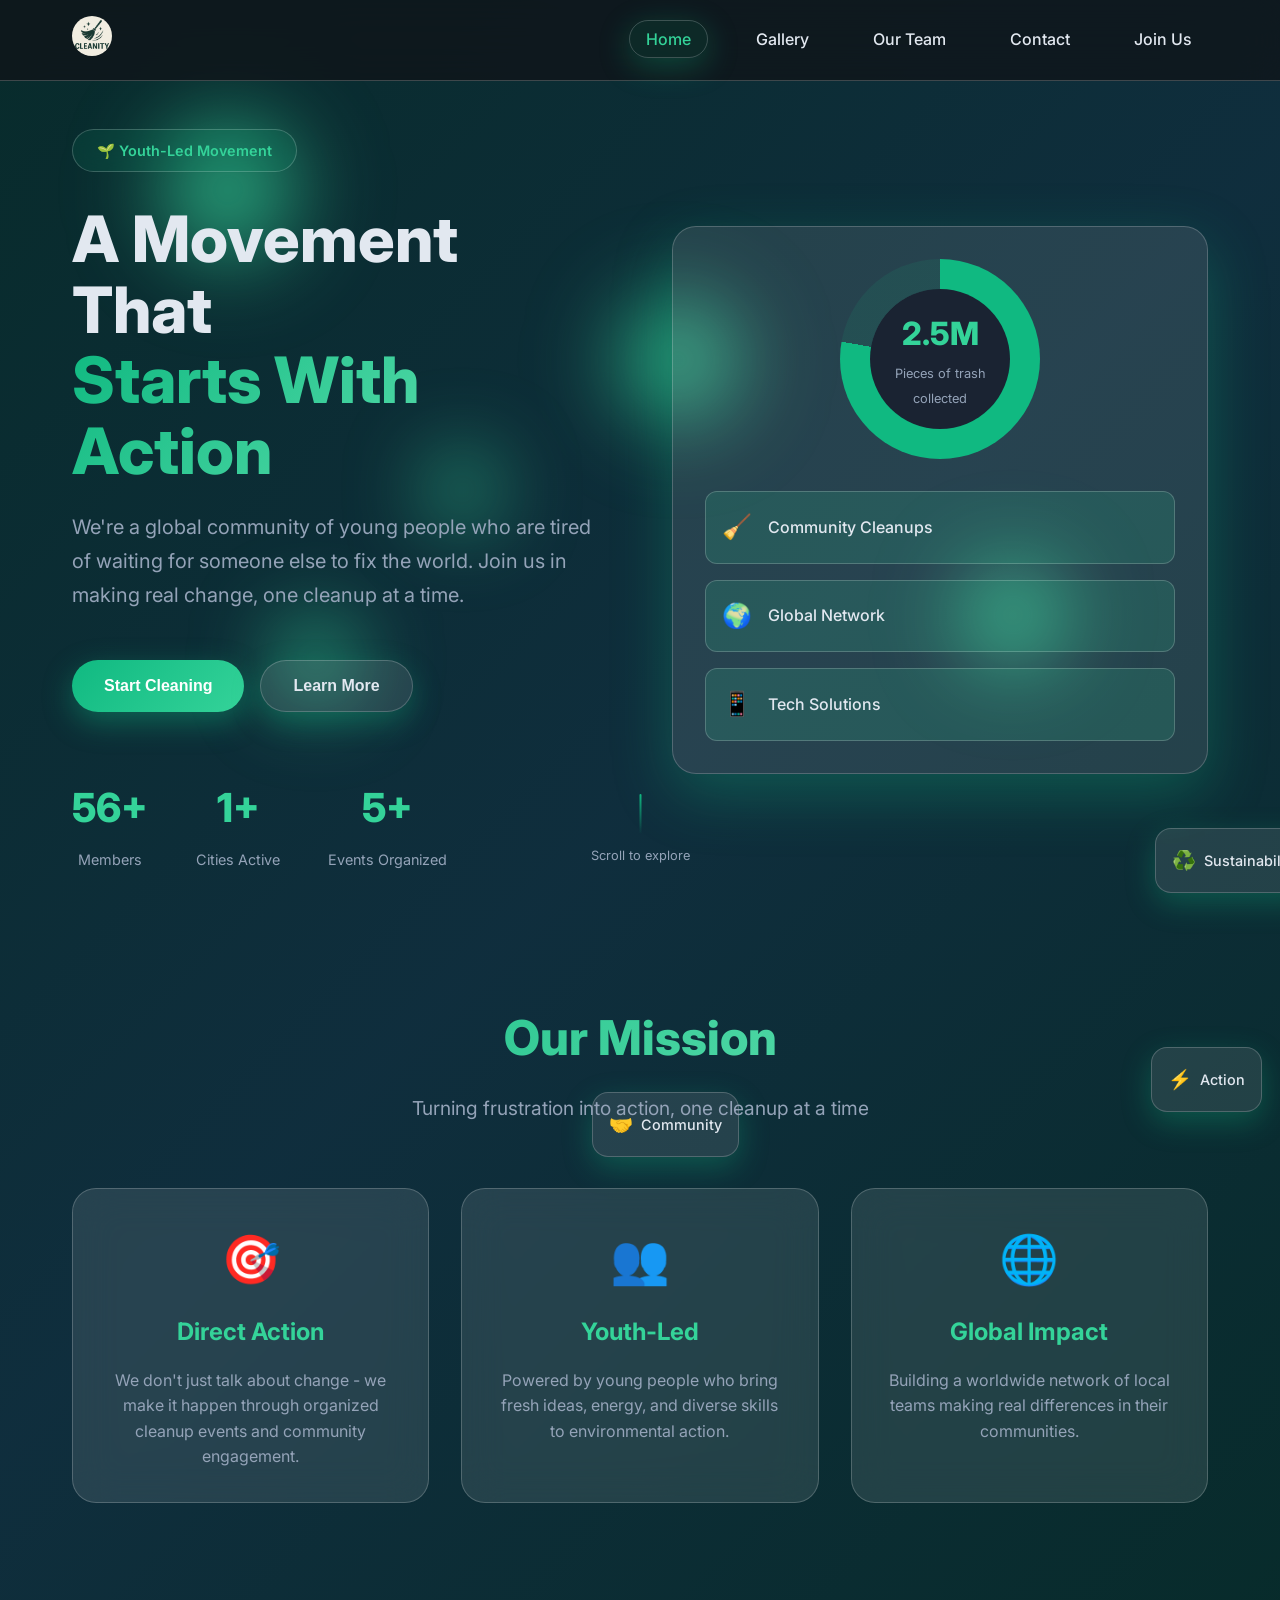
==== index.html @ 411d176e "sjid" ====
<!DOCTYPE html>
<html lang="en">
<head>
    <meta charset="UTF-8">
    <meta name="viewport" content="width=device-width, initial-scale=1.0">
    <title>Cleanity - Youth Movement for Change</title>
    <link href="https://fonts.googleapis.com/css2?family=Inter:wght@300;400;500;600;700;800&display=swap" rel="stylesheet">
    <link rel="stylesheet" href="styles.css">
</head>
<body>
    <!-- Animated Background -->
    <div class="background-animation">
        <div class="floating-orb orb-1"></div>
        <div class="floating-orb orb-2"></div>
        <div class="floating-orb orb-3"></div>
        <div class="floating-orb orb-4"></div>
        <div class="floating-orb orb-5"></div>
    </div>

    <!-- Header -->
    <header class="glass-header">
        <nav class="nav-container">
            <div class="logo-container">
                <div class="logo-animation">
                    <img src="logo.jpeg" alt="Cleanity Logo" style="height:40px; width:40px; object-fit:cover; border-radius:50%; background:#fff;" />
                </div>
            </div>
            <ul class="nav-menu">
                <li><a href="index.html" class="nav-link active">Home</a></li>
                <li><a href="gallery.html" class="nav-link">Gallery</a></li>
                <li><a href="team.html" class="nav-link">Our Team</a></li>
                <li><a href="contact.html" class="nav-link">Contact</a></li>
                <li><a href="join.html" class="nav-link">Join Us</a></li>
            </ul>
            <div class="nav-toggle">
                <span></span>
                <span></span>
                <span></span>
            </div>
        </nav>
    </header>

    <!-- Hero Section -->
    <section id="home" class="hero-section">
        <div class="hero-container">
            <div class="hero-content">
                <div class="hero-badge">
                    <span class="badge-text">🌱 Youth-Led Movement</span>
                </div>
                <h1 class="hero-title">
                    <span class="title-line">A Movement That</span>
                    <span class="title-line title-accent">Starts With Action</span>
                </h1>
                <p class="hero-description">
                    We're a global community of young people who are tired of waiting for someone else to fix the world. 
                    Join us in making real change, one cleanup at a time.
                </p>
                <div class="hero-buttons">
                    <button class="btn btn-primary">
                        <span>Start Cleaning</span>
                        <div class="btn-ripple"></div>
                    </button>
                    <button class="btn btn-secondary">
                        <span>Learn More</span>
                        <div class="btn-ripple"></div>
                    </button>
                </div>
                <div class="hero-stats">
                    <div class="stat-item">
                        <div class="stat-number">200+</div>
                        <div class="stat-label">Members</div>
                    </div>
                    <div class="stat-item">
                        <div class="stat-number">5</div>
                        <div class="stat-label">Cities Active</div>
                    </div>
                    <div class="stat-item">
                        <div class="stat-number">20+</div>
                        <div class="stat-label">Events Organized</div>
                    </div>
                </div>
            </div>
            <div class="hero-visual">
                <div class="glass-card main-card">
                    <div class="card-content">
                        <div class="impact-circle">
                            <div class="circle-progress"></div>
                            <div class="circle-text">
                                <span class="circle-number">2.5M</span>
                                <span class="circle-label">Pieces of trash collected</span>
                            </div>
                        </div>
                        <div class="action-items">
                            <div class="action-item">
                                <span class="action-icon">🧹</span>
                                <span class="action-text">Community Cleanups</span>
                            </div>
                            <div class="action-item">
                                <span class="action-icon">🌍</span>
                                <span class="action-text">Global Network</span>
                            </div>
                            <div class="action-item">
                                <span class="action-icon">📱</span>
                                <span class="action-text">Tech Solutions</span>
                            </div>
                        </div>
                    </div>
                </div>
                <div class="floating-cards">
                    <div class="mini-card card-1">
                        <span class="card-emoji">♻️</span>
                        <span class="card-text">Sustainability</span>
                    </div>
                    <div class="mini-card card-2">
                        <span class="card-emoji">🤝</span>
                        <span class="card-text">Community</span>
                    </div>
                    <div class="mini-card card-3">
                        <span class="card-emoji">⚡</span>
                        <span class="card-text">Action</span>
                    </div>
                </div>
            </div>
        </div>
        <div class="scroll-indicator">
            <div class="scroll-arrow"></div>
            <span class="scroll-text">Scroll to explore</span>
        </div>
    </section>

    <!-- Mission Section -->
    <section id="about" class="mission-section">
        <div class="section-container">
            <div class="section-header">
                <h2 class="section-title">Our Mission</h2>
                <p class="section-subtitle">Turning frustration into action, one cleanup at a time</p>
            </div>
            <div class="mission-grid">
                <div class="mission-card">
                    <div class="card-icon">🎯</div>
                    <h3 class="card-title">Direct Action</h3>
                    <p class="card-description">We don't just talk about change - we make it happen through organized cleanup events and community engagement.</p>
                </div>
                <div class="mission-card">
                    <div class="card-icon">👥</div>
                    <h3 class="card-title">Youth-Led</h3>
                    <p class="card-description">Powered by young people who bring fresh ideas, energy, and diverse skills to environmental action.</p>
                </div>
                <div class="mission-card">
                    <div class="card-icon">🌐</div>
                    <h3 class="card-title">Global Impact</h3>
                    <p class="card-description">Building a worldwide network of local teams making real differences in their communities.</p>
                </div>
            </div>
        </div>
    </section>

    <script src="script.js"></script>
</body>
</html>
---- styles.css ----
/* Reset and Base Styles */
* {
    margin: 0;
    padding: 0;
    box-sizing: border-box;
}

:root {
    /* Green Palette */
    --primary-green: #10b981;
    --primary-green-light: #34d399;
    --primary-green-dark: #059669;
    --accent-green: #6ee7b7;
    --surface-green: rgba(16, 185, 129, 0.1);
    --surface-green-light: rgba(52, 211, 153, 0.15);
    
    /* Glass Colors */
    --glass-bg: rgba(255, 255, 255, 0.1);
    --glass-border: rgba(255, 255, 255, 0.2);
    --glass-shadow: rgba(16, 185, 129, 0.3);
    
    /* Dark Variants */
    --dark-bg: #0f1419;
    --dark-surface: #1a2332;
    --dark-text: #e2e8f0;
    --dark-text-secondary: #94a3b8;
    
    /* Typography */
    --font-primary: 'Inter', sans-serif;
    
    /* Spacing */
    --container-max-width: 1200px;
    --section-padding: 100px 0;
}

body {
    font-family: var(--font-primary);
    background: linear-gradient(135deg, #0f1419 0%, #1a2332 50%, #0f1419 100%);
    color: var(--dark-text);
    overflow-x: hidden;
    line-height: 1.6;
}

/* Animated Background */
.background-animation {
    position: fixed;
    top: 0;
    left: 0;
    width: 100%;
    height: 100%;
    pointer-events: none;
    z-index: -1;
}

.floating-orb {
    position: absolute;
    border-radius: 50%;
    background: radial-gradient(circle, var(--primary-green-light) 0%, transparent 70%);
    filter: blur(40px);
    animation: float 20s infinite ease-in-out;
}

.orb-1 {
    width: 200px;
    height: 200px;
    top: 10%;
    left: 10%;
    animation-delay: 0s;
}

.orb-2 {
    width: 150px;
    height: 150px;
    top: 60%;
    right: 15%;
    animation-delay: -5s;
}

.orb-3 {
    width: 120px;
    height: 120px;
    bottom: 20%;
    left: 20%;
    animation-delay: -10s;
}

.orb-4 {
    width: 180px;
    height: 180px;
    top: 30%;
    right: 40%;
    animation-delay: -15s;
}

.orb-5 {
    width: 100px;
    height: 100px;
    bottom: 40%;
    right: 60%;
    animation-delay: -7s;
}

@keyframes float {
    0%, 100% {
        transform: translate(0, 0) rotate(0deg);
        opacity: 0.3;
    }
    25% {
        transform: translate(50px, -30px) rotate(90deg);
        opacity: 0.6;
    }
    50% {
        transform: translate(-30px, 50px) rotate(180deg);
        opacity: 0.4;
    }
    75% {
        transform: translate(-50px, -20px) rotate(270deg);
        opacity: 0.7;
    }
}

/* Glass Header */
.glass-header {
    position: fixed;
    top: 0;
    left: 0;
    right: 0;
    z-index: 1000;
    backdrop-filter: blur(20px);
    background: rgba(15, 20, 25, 0.8);
    border-bottom: 1px solid var(--glass-border);
    transition: all 0.3s ease;
}

.nav-container {
    max-width: var(--container-max-width);
    margin: 0 auto;
    padding: 1rem 2rem;
    display: flex;
    justify-content: space-between;
    align-items: center;
}

.logo-container {
    position: relative;
}

.logo-animation {
    position: relative;
    overflow: hidden;
}

.logo-text {
    font-size: 2rem;
    font-weight: 800;
    background: linear-gradient(135deg, var(--primary-green), var(--accent-green));
    -webkit-background-clip: text;
    -webkit-text-fill-color: transparent;
    background-clip: text;
    animation: logoGlow 3s ease-in-out infinite alternate;
}

.logo-underline {
    position: absolute;
    bottom: -5px;
    left: 0;
    width: 0;
    height: 3px;
    background: linear-gradient(90deg, var(--primary-green), var(--accent-green));
    border-radius: 2px;
    animation: underlineExpand 2s ease-out forwards;
}

@keyframes logoGlow {
    0% {
        filter: drop-shadow(0 0 5px var(--primary-green));
    }
    100% {
        filter: drop-shadow(0 0 20px var(--accent-green));
    }
}

@keyframes underlineExpand {
    0% { width: 0; }
    100% { width: 100%; }
}

.nav-menu {
    display: flex;
    list-style: none;
    gap: 2rem;
}

.nav-link {
    color: var(--dark-text);
    text-decoration: none;
    font-weight: 500;
    position: relative;
    transition: all 0.3s ease;
    padding: 0.5rem 1rem;
    border-radius: 25px;
}

.nav-link:hover,
.nav-link.active {
    color: var(--primary-green-light);
    background: var(--surface-green);
    backdrop-filter: blur(10px);
    border: 1px solid var(--glass-border);
    box-shadow: 0 8px 32px var(--glass-shadow);
}

.nav-toggle {
    display: none;
    flex-direction: column;
    cursor: pointer;
}

.nav-toggle span {
    width: 25px;
    height: 3px;
    background: var(--primary-green);
    margin: 3px 0;
    border-radius: 2px;
    transition: 0.3s;
}

/* Hero Section */
.hero-section {
    min-height: 100vh;
    display: flex;
    align-items: center;
    position: relative;
    padding-top: 100px;
}

.hero-container {
    max-width: var(--container-max-width);
    margin: 0 auto;
    padding: 0 2rem;
    display: grid;
    grid-template-columns: 1fr 1fr;
    gap: 4rem;
    align-items: center;
}

.hero-content {
    animation: slideInLeft 1s ease-out;
}

.hero-badge {
    display: inline-block;
    padding: 0.5rem 1.5rem;
    background: var(--surface-green);
    backdrop-filter: blur(10px);
    border: 1px solid var(--glass-border);
    border-radius: 50px;
    margin-bottom: 2rem;
    animation: pulse 2s infinite;
}

.badge-text {
    font-size: 0.9rem;
    font-weight: 600;
    color: var(--primary-green-light);
}

@keyframes pulse {
    0%, 100% {
        transform: scale(1);
        box-shadow: 0 0 20px var(--glass-shadow);
    }
    50% {
        transform: scale(1.05);
        box-shadow: 0 0 40px var(--glass-shadow);
    }
}

.hero-title {
    font-size: 4rem;
    font-weight: 800;
    line-height: 1.1;
    margin-bottom: 1.5rem;
}

.title-line {
    display: block;
    opacity: 0;
    animation: titleReveal 0.8s ease-out forwards;
}

.title-line:nth-child(1) {
    animation-delay: 0.2s;
}

.title-line:nth-child(2) {
    animation-delay: 0.4s;
}

.title-accent {
    background: linear-gradient(135deg, var(--primary-green), var(--accent-green));
    -webkit-background-clip: text;
    -webkit-text-fill-color: transparent;
    background-clip: text;
    position: relative;
}

@keyframes titleReveal {
    0% {
        opacity: 0;
        transform: translateY(50px);
    }
    100% {
        opacity: 1;
        transform: translateY(0);
    }
}

.hero-description {
    font-size: 1.25rem;
    color: var(--dark-text-secondary);
    margin-bottom: 3rem;
    line-height: 1.7;
    animation: fadeInUp 1s ease-out 0.6s both;
}

.hero-buttons {
    display: flex;
    gap: 1rem;
    margin-bottom: 4rem;
    animation: fadeInUp 1s ease-out 0.8s both;
}

.btn {
    position: relative;
    padding: 1rem 2rem;
    border: none;
    border-radius: 50px;
    font-size: 1rem;
    font-weight: 600;
    cursor: pointer;
    transition: all 0.3s ease;
    overflow: hidden;
    backdrop-filter: blur(10px);
}

.btn-primary {
    background: linear-gradient(135deg, var(--primary-green), var(--primary-green-light));
    color: white;
    box-shadow: 0 10px 30px rgba(16, 185, 129, 0.4);
}

.btn-secondary {
    background: var(--glass-bg);
    border: 1px solid var(--glass-border);
    color: var(--dark-text);
    box-shadow: 0 10px 30px var(--glass-shadow);
}

.btn:hover {
    transform: translateY(-3px);
    box-shadow: 0 15px 40px rgba(16, 185, 129, 0.6);
}

.btn-ripple {
    position: absolute;
    border-radius: 50%;
    background: rgba(255, 255, 255, 0.3);
    transform: scale(0);
    animation: ripple 0.6s linear;
    pointer-events: none;
}

@keyframes ripple {
    to {
        transform: scale(4);
        opacity: 0;
    }
}

.hero-stats {
    display: flex;
    gap: 3rem;
    animation: fadeInUp 1s ease-out 1s both;
}

.stat-item {
    text-align: center;
}

.stat-number {
    font-size: 2.5rem;
    font-weight: 800;
    color: var(--primary-green-light);
    display: block;
    animation: countUp 2s ease-out 1.2s both;
}

.stat-label {
    font-size: 0.9rem;
    color: var(--dark-text-secondary);
    margin-top: 0.5rem;
}

@keyframes countUp {
    0% {
        transform: scale(0.5);
        opacity: 0;
    }
    100% {
        transform: scale(1);
        opacity: 1;
    }
}

/* Hero Visual */
.hero-visual {
    position: relative;
    animation: slideInRight 1s ease-out 0.4s both;
}

.glass-card {
    background: var(--glass-bg);
    backdrop-filter: blur(20px);
    border: 1px solid var(--glass-border);
    border-radius: 24px;
    padding: 2rem;
    box-shadow: 0 20px 60px var(--glass-shadow);
    position: relative;
    overflow: hidden;
}

.glass-card::before {
    content: '';
    position: absolute;
    top: 0;
    left: -100%;
    width: 100%;
    height: 100%;
    background: linear-gradient(90deg, transparent, rgba(255, 255, 255, 0.1), transparent);
    animation: shimmer 3s infinite;
}

@keyframes shimmer {
    0% { left: -100%; }
    100% { left: 100%; }
}

.impact-circle {
    position: relative;
    width: 200px;
    height: 200px;
    margin: 0 auto 2rem;
}

.circle-progress {
    width: 100%;
    height: 100%;
    border-radius: 50%;
    background: conic-gradient(
        var(--primary-green) 0deg 280deg,
        var(--surface-green) 280deg 360deg
    );
    display: flex;
    align-items: center;
    justify-content: center;
    animation: progressSpin 3s ease-out;
}

.circle-progress::before {
    content: '';
    width: 70%;
    height: 70%;
    background: var(--dark-surface);
    border-radius: 50%;
    backdrop-filter: blur(10px);
}

.circle-text {
    position: absolute;
    top: 50%;
    left: 50%;
    transform: translate(-50%, -50%);
    text-align: center;
}

.circle-number {
    font-size: 2rem;
    font-weight: 800;
    color: var(--primary-green-light);
    display: block;
}

.circle-label {
    font-size: 0.8rem;
    color: var(--dark-text-secondary);
    margin-top: 0.5rem;
}

@keyframes progressSpin {
    0% {
        background: conic-gradient(
            var(--primary-green) 0deg 0deg,
            var(--surface-green) 0deg 360deg
        );
    }
    100% {
        background: conic-gradient(
            var(--primary-green) 0deg 280deg,
            var(--surface-green) 280deg 360deg
        );
    }
}

.action-items {
    display: flex;
    flex-direction: column;
    gap: 1rem;
}

.action-item {
    display: flex;
    align-items: center;
    gap: 1rem;
    padding: 1rem;
    background: var(--surface-green-light);
    border-radius: 12px;
    border: 1px solid var(--glass-border);
    transition: all 0.3s ease;
}

.action-item:hover {
    transform: translateX(10px);
    box-shadow: 0 10px 30px var(--glass-shadow);
}

.action-icon {
    font-size: 1.5rem;
}

.action-text {
    color: var(--dark-text);
    font-weight: 500;
}

.floating-cards {
    position: absolute;
    width: 100%;
    height: 100%;
    pointer-events: none;
}

.mini-card {
    position: absolute;
    background: var(--glass-bg);
    backdrop-filter: blur(10px);
    border: 1px solid var(--glass-border);
    border-radius: 16px;
    padding: 1rem;
    display: flex;
    align-items: center;
    gap: 0.5rem;
    box-shadow: 0 10px 30px var(--glass-shadow);
    animation: floatCard 6s ease-in-out infinite;
}

.card-1 {
    top: 10%;
    right: -20%;
    animation-delay: 0s;
}

.card-2 {
    bottom: 30%;
    left: -15%;
    animation-delay: -2s;
}

.card-3 {
    top: 50%;
    right: -10%;
    animation-delay: -4s;
}

.card-emoji {
    font-size: 1.2rem;
}

.card-text {
    color: var(--dark-text);
    font-weight: 500;
    font-size: 0.9rem;
}

@keyframes floatCard {
    0%, 100% {
        transform: translateY(0) rotate(0deg);
    }
    50% {
        transform: translateY(-20px) rotate(2deg);
    }
}

.scroll-indicator {
    position: absolute;
    bottom: 2rem;
    left: 50%;
    transform: translateX(-50%);
    text-align: center;
    animation: bounce 2s infinite;
}

.scroll-arrow {
    width: 2px;
    height: 40px;
    background: linear-gradient(to bottom, var(--primary-green), transparent);
    margin: 0 auto 0.5rem;
    border-radius: 1px;
}

.scroll-text {
    color: var(--dark-text-secondary);
    font-size: 0.8rem;
}

@keyframes bounce {
    0%, 20%, 50%, 80%, 100% {
        transform: translateX(-50%) translateY(0);
    }
    40% {
        transform: translateX(-50%) translateY(-10px);
    }
    60% {
        transform: translateX(-50%) translateY(-5px);
    }
}

/* Mission Section */
.mission-section {
    padding: var(--section-padding);
    position: relative;
}

.section-container {
    max-width: var(--container-max-width);
    margin: 0 auto;
    padding: 0 2rem;
}

.section-header {
    text-align: center;
    margin-bottom: 4rem;
}

.section-title {
    font-size: 3rem;
    font-weight: 800;
    margin-bottom: 1rem;
    background: linear-gradient(135deg, var(--primary-green), var(--accent-green));
    -webkit-background-clip: text;
    -webkit-text-fill-color: transparent;
    background-clip: text;
}

.section-subtitle {
    font-size: 1.2rem;
    color: var(--dark-text-secondary);
}

.mission-grid {
    display: grid;
    grid-template-columns: repeat(auto-fit, minmax(300px, 1fr));
    gap: 2rem;
}

.mission-card {
    background: var(--glass-bg);
    backdrop-filter: blur(20px);
    border: 1px solid var(--glass-border);
    border-radius: 24px;
    padding: 2rem;
    text-align: center;
    transition: all 0.3s ease;
    position: relative;
    overflow: hidden;
}

.mission-card:hover {
    transform: translateY(-10px);
    box-shadow: 0 30px 60px var(--glass-shadow);
}

.mission-card::before {
    content: '';
    position: absolute;
    top: -50%;
    left: -50%;
    width: 200%;
    height: 200%;
    background: radial-gradient(circle, var(--surface-green) 0%, transparent 70%);
    opacity: 0;
    transition: opacity 0.3s ease;
}

.mission-card:hover::before {
    opacity: 1;
}

.card-icon {
    font-size: 3rem;
    margin-bottom: 1rem;
    display: block;
    position: relative;
    z-index: 1;
}

.card-title {
    font-size: 1.5rem;
    font-weight: 700;
    margin-bottom: 1rem;
    color: var(--primary-green-light);
    position: relative;
    z-index: 1;
}

.card-description {
    color: var(--dark-text-secondary);
    line-height: 1.6;
    position: relative;
    z-index: 1;
}

/* Animations */
@keyframes slideInLeft {
    0% {
        opacity: 0;
        transform: translateX(-100px);
    }
    100% {
        opacity: 1;
        transform: translateX(0);
    }
}

@keyframes slideInRight {
    0% {
        opacity: 0;
        transform: translateX(100px);
    }
    100% {
        opacity: 1;
        transform: translateX(0);
    }
}

@keyframes fadeInUp {
    0% {
        opacity: 0;
        transform: translateY(50px);
    }
    100% {
        opacity: 1;
        transform: translateY(0);
    }
}

/* Responsive Design */
@media (max-width: 768px) {
    .nav-menu {
        display: none;
    }
    
    .nav-toggle {
        display: flex;
    }
    
    .hero-container {
        grid-template-columns: 1fr;
        gap: 2rem;
        text-align: center;
    }
    
    .hero-title {
        font-size: 2.5rem;
    }
    
    .hero-buttons {
        flex-direction: column;
        align-items: center;
    }
    
    .hero-stats {
        justify-content: center;
        gap: 2rem;
    }
    
    .section-title {
        font-size: 2rem;
    }
    
    .mission-grid {
        grid-template-columns: 1fr;
    }
}

@media (max-width: 480px) {
    .hero-container {
        padding: 0 1rem;
    }
    
    .hero-title {
        font-size: 2rem;
    }
    
    .hero-description {
        font-size: 1rem;
    }
    
    .hero-stats {
        flex-direction: column;
        gap: 1rem;
    }
}
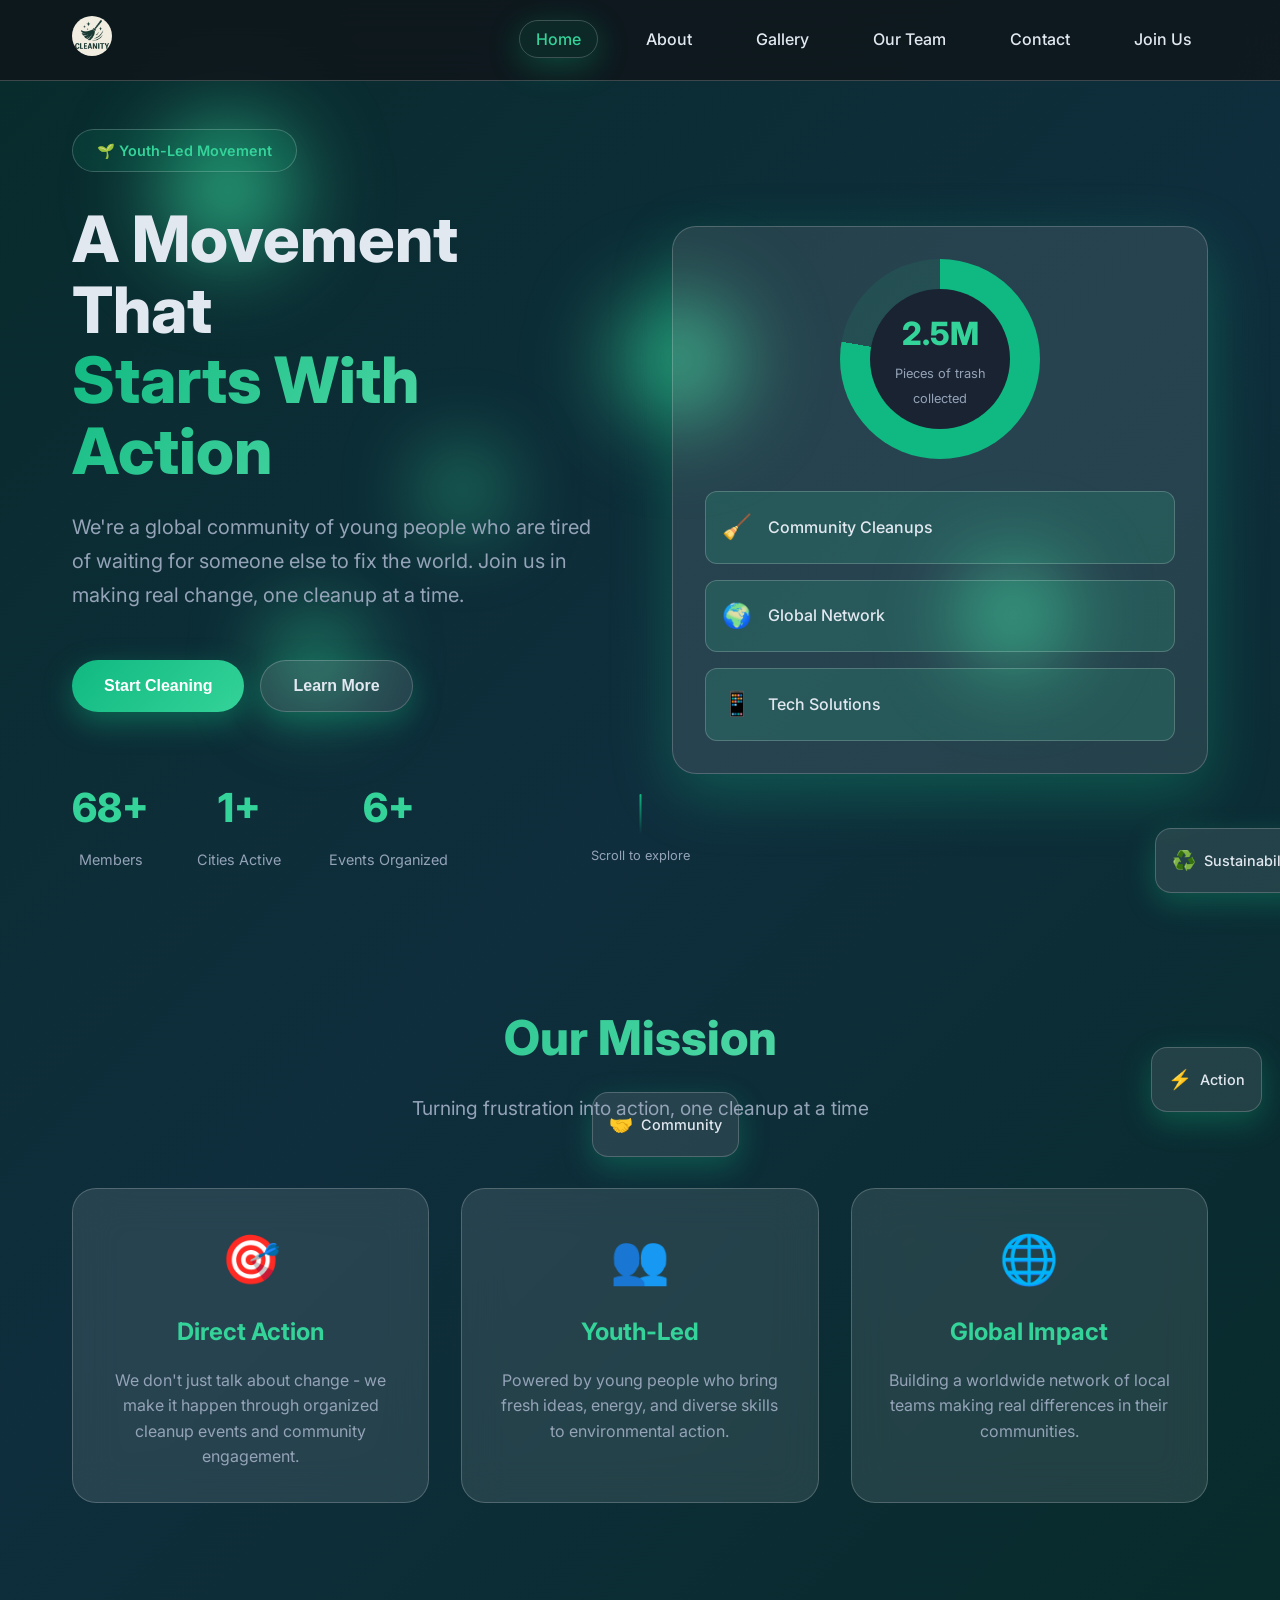
==== commit 7616ae8f: "Add About page with detailed content, styles, and interactive JS Co-authored-by: rumet892 <rumet892@" ====
--- a/index.html
+++ b/index.html
@@ -27,6 +27,7 @@
             </div>
             <ul class="nav-menu">
                 <li><a href="index.html" class="nav-link active">Home</a></li>
+                <li><a href="about.html" class="nav-link">About</a></li>
                 <li><a href="gallery.html" class="nav-link">Gallery</a></li>
                 <li><a href="team.html" class="nav-link">Our Team</a></li>
                 <li><a href="contact.html" class="nav-link">Contact</a></li>
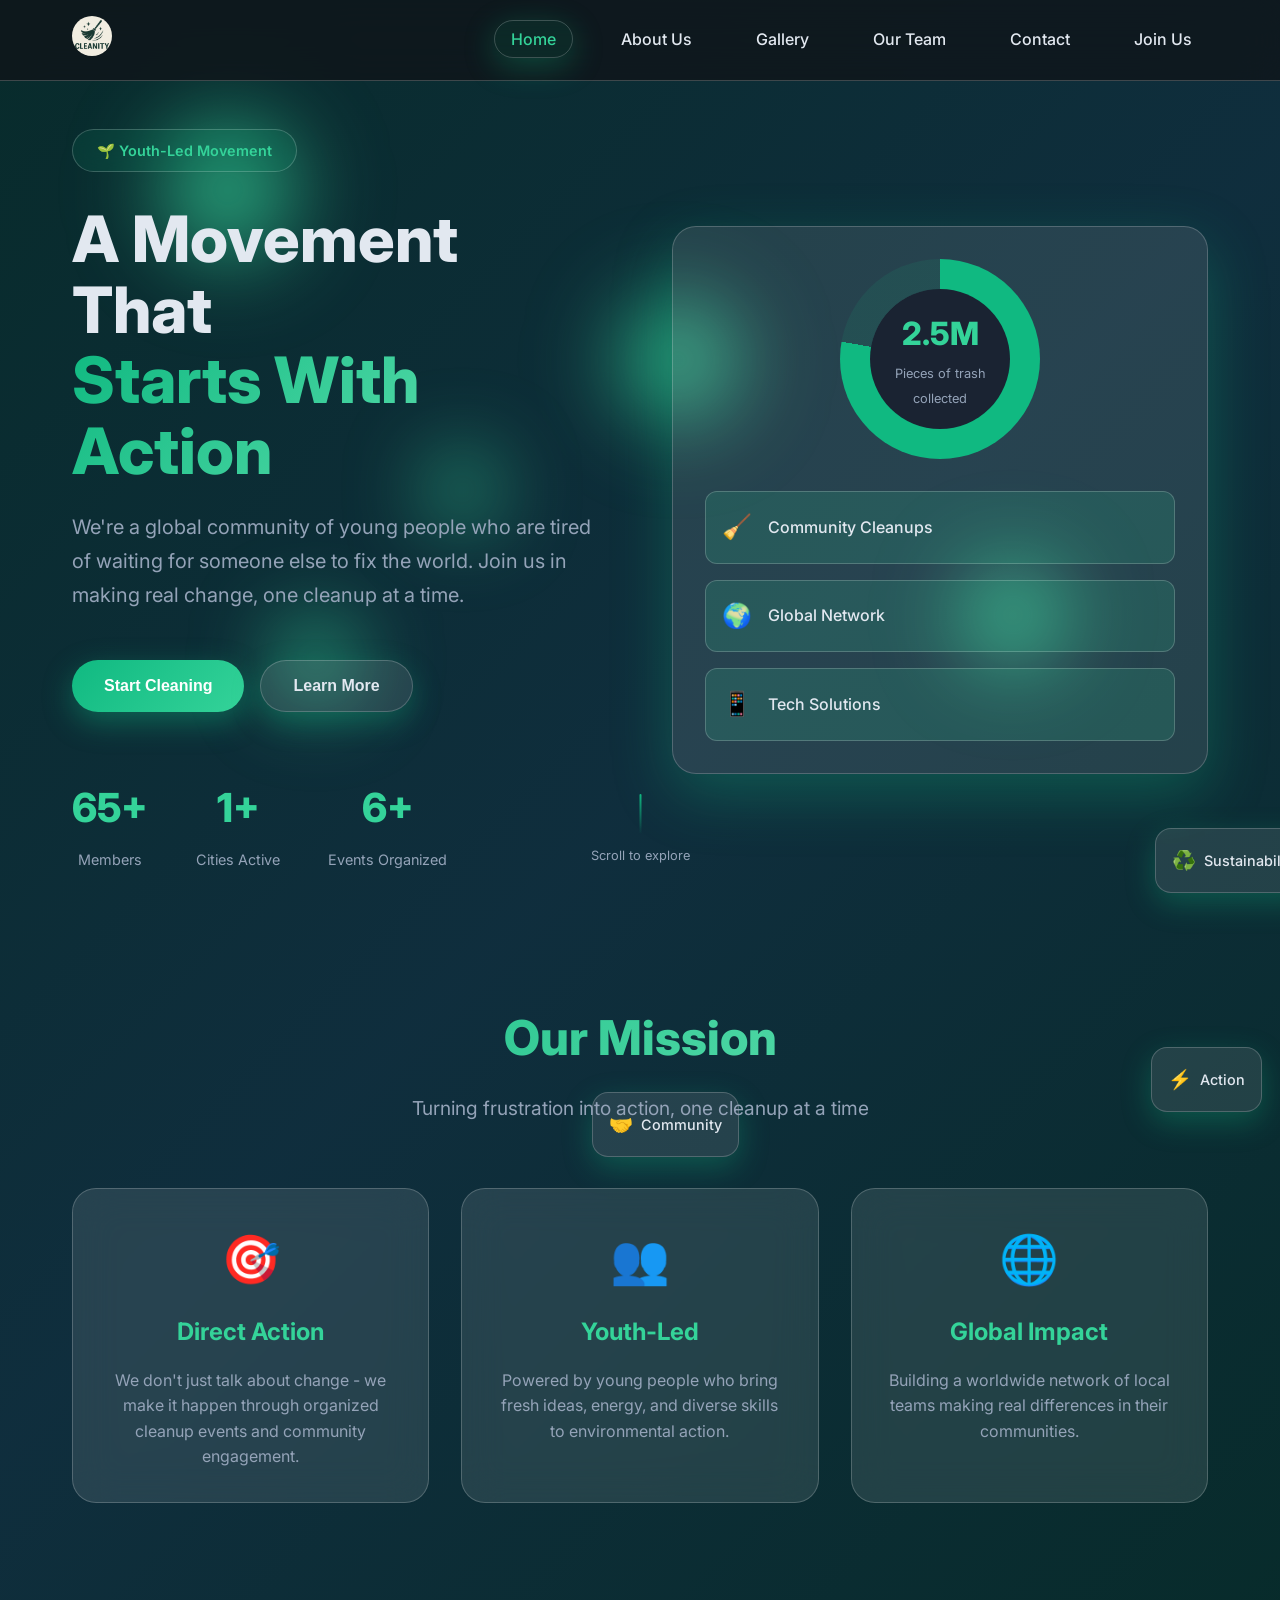
==== commit f923539c: "checkpoint before checking out cursor/create-about-us-page-content-091d" ====
--- a/index.html
+++ b/index.html
@@ -27,7 +27,7 @@
             </div>
             <ul class="nav-menu">
                 <li><a href="index.html" class="nav-link active">Home</a></li>
-                <li><a href="about.html" class="nav-link">About</a></li>
+                <li><a href="about.html" class="nav-link">About Us</a></li>
                 <li><a href="gallery.html" class="nav-link">Gallery</a></li>
                 <li><a href="team.html" class="nav-link">Our Team</a></li>
                 <li><a href="contact.html" class="nav-link">Contact</a></li>
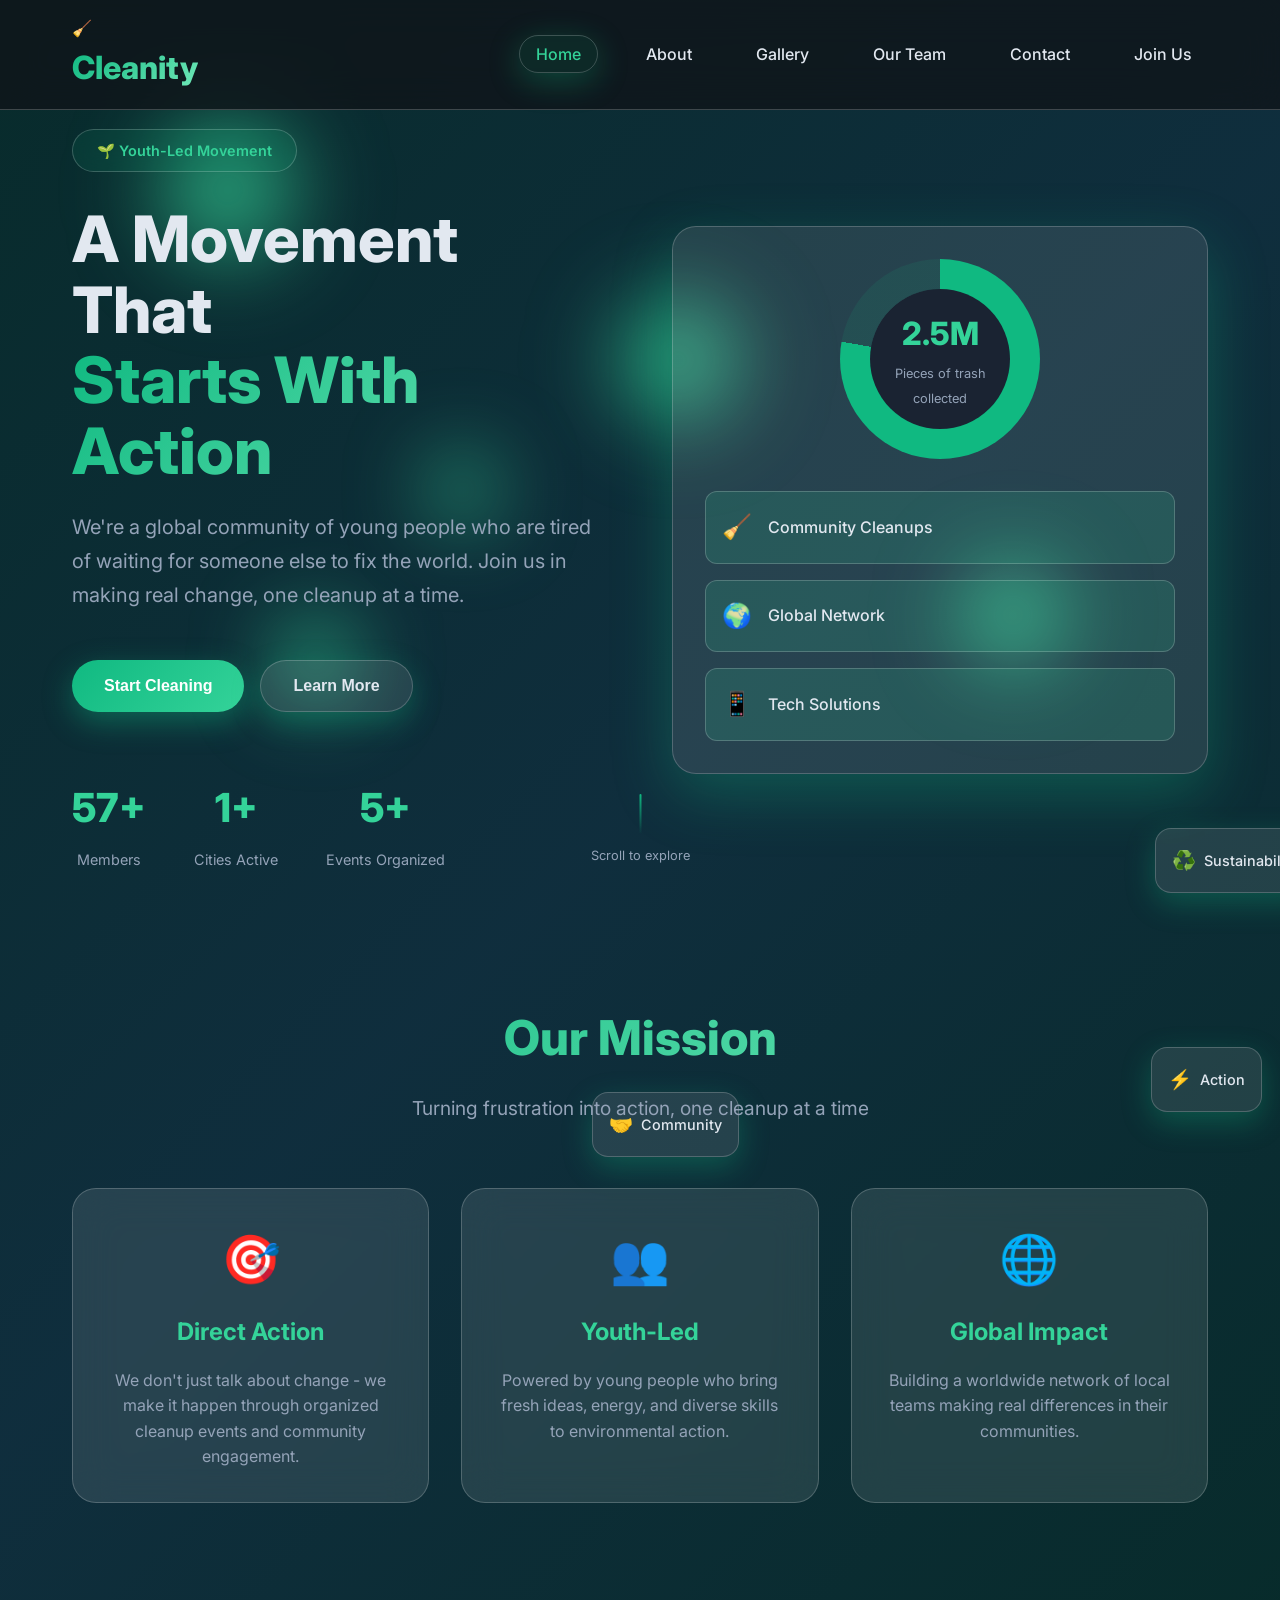
==== commit 8879317f: "dgfdfg" ====
--- a/index.html
+++ b/index.html
@@ -22,12 +22,14 @@
         <nav class="nav-container">
             <div class="logo-container">
                 <div class="logo-animation">
-                    <img src="logo.jpeg" alt="Cleanity Logo" style="height:40px; width:40px; object-fit:cover; border-radius:50%; background:#fff;" />
+                    <div class="logo-broom">🧹</div>
+                    <span class="logo-text">Cleanity</span>
+                    <div class="logo-underline"></div>
                 </div>
             </div>
             <ul class="nav-menu">
                 <li><a href="index.html" class="nav-link active">Home</a></li>
-                <li><a href="about.html" class="nav-link">About Us</a></li>
+                <li><a href="about.html" class="nav-link">About</a></li>
                 <li><a href="gallery.html" class="nav-link">Gallery</a></li>
                 <li><a href="team.html" class="nav-link">Our Team</a></li>
                 <li><a href="contact.html" class="nav-link">Contact</a></li>
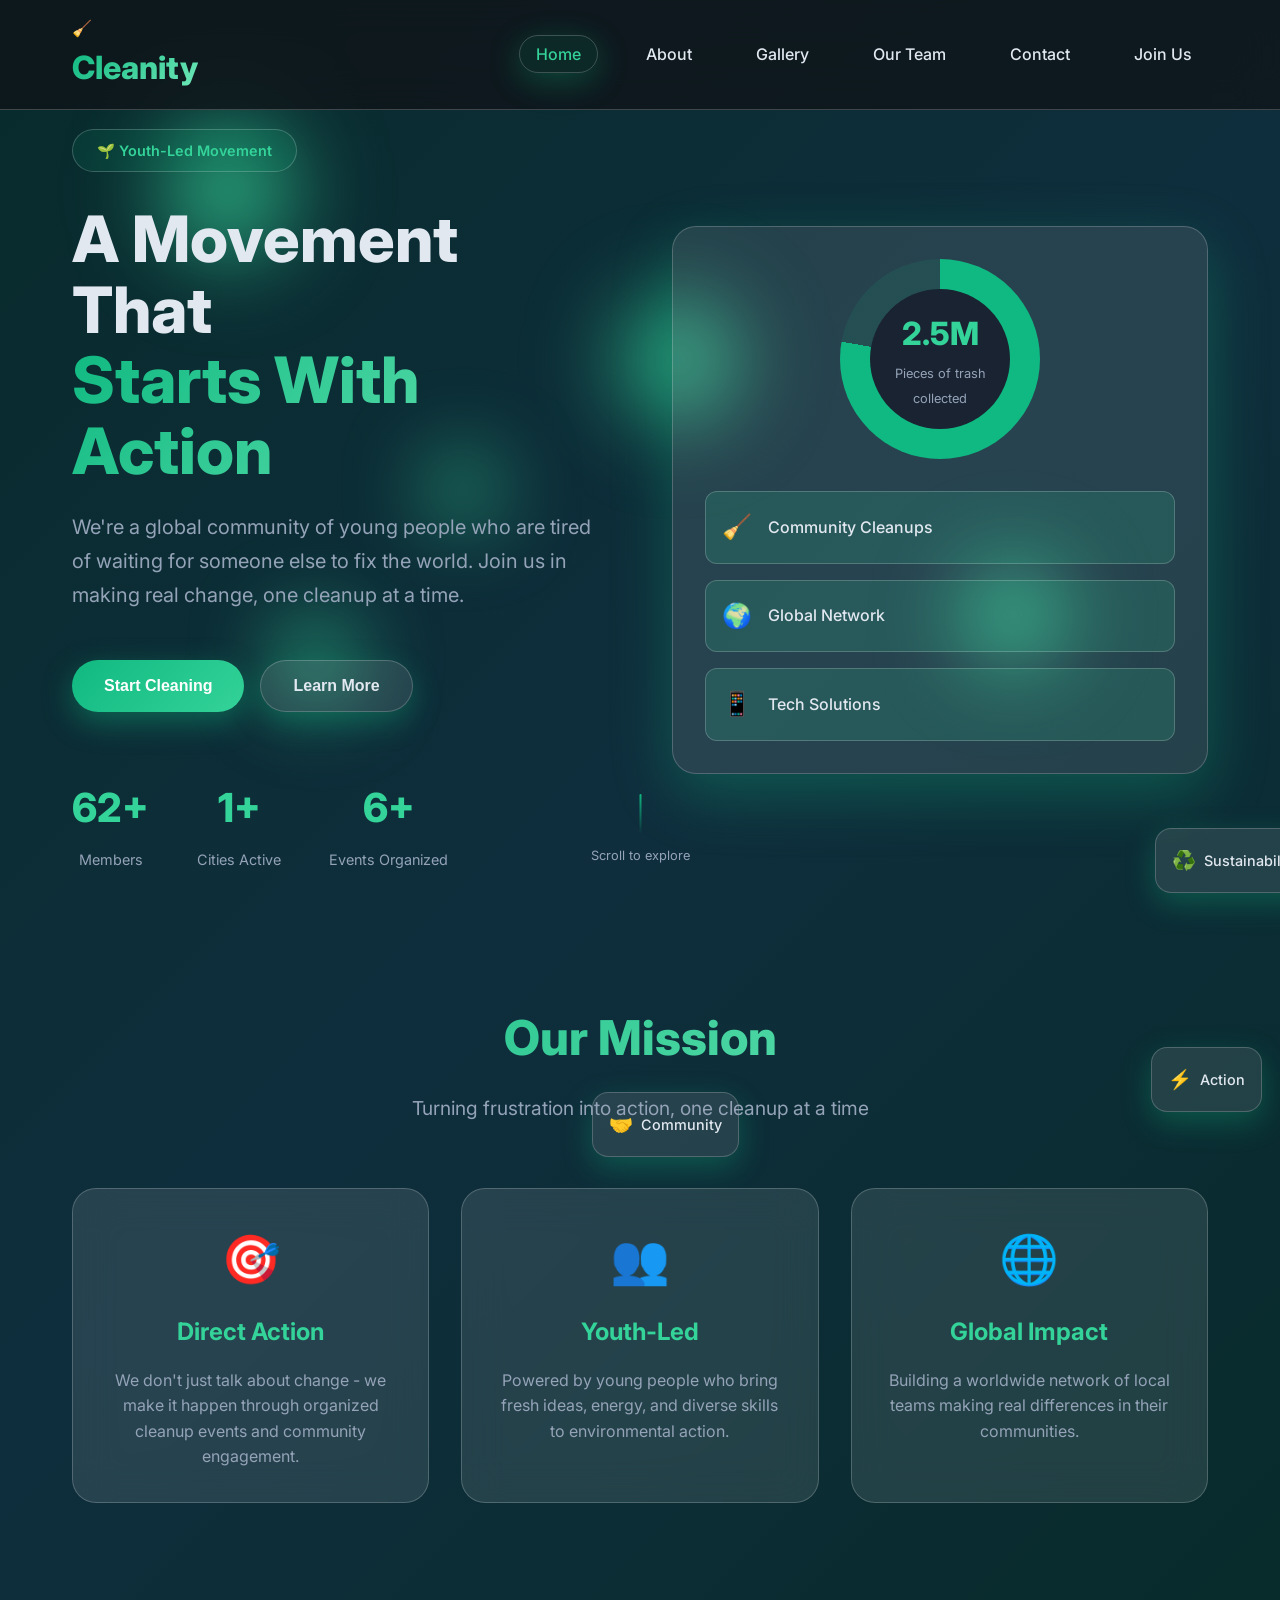
==== commit 7066fd83: "Add data management system with centralized stats tracking Co-authored-by: rumet892 <rumet892@gmail." ====
--- a/index.html
+++ b/index.html
@@ -70,15 +70,15 @@
                 </div>
                 <div class="hero-stats">
                     <div class="stat-item">
-                        <div class="stat-number">200+</div>
+                        <div class="stat-number" data-stat="members">200+</div>
                         <div class="stat-label">Members</div>
                     </div>
                     <div class="stat-item">
-                        <div class="stat-number">5</div>
+                        <div class="stat-number" data-stat="citiesActive">5</div>
                         <div class="stat-label">Cities Active</div>
                     </div>
                     <div class="stat-item">
-                        <div class="stat-number">20+</div>
+                        <div class="stat-number" data-stat="eventsOrganized">20+</div>
                         <div class="stat-label">Events Organized</div>
                     </div>
                 </div>
@@ -89,7 +89,7 @@
                         <div class="impact-circle">
                             <div class="circle-progress"></div>
                             <div class="circle-text">
-                                <span class="circle-number">2.5M</span>
+                                <span class="circle-number" data-stat="trashCollected">2.5M</span>
                                 <span class="circle-label">Pieces of trash collected</span>
                             </div>
                         </div>
--- a/styles.css
+++ b/styles.css
@@ -820,4 +820,125 @@
         flex-direction: column;
         gap: 1rem;
     }
+}
+
+/* Data Management Modal Styles */
+.data-management-card {
+    max-width: 800px;
+    width: 100%;
+}
+
+.data-management-form .form-section {
+    margin-bottom: 2rem;
+}
+
+.data-management-form .form-section:last-of-type {
+    margin-bottom: 0;
+}
+
+.data-management-form .section-title {
+    color: var(--primary-green);
+    font-size: 1.2rem;
+    font-weight: 600;
+    margin-bottom: 1.5rem;
+    display: flex;
+    align-items: center;
+    gap: 0.5rem;
+}
+
+.data-management-form .section-title::before {
+    content: "📊";
+    font-size: 1rem;
+}
+
+.data-management-form .form-row {
+    display: grid;
+    grid-template-columns: 1fr 1fr;
+    gap: 1.5rem;
+    margin-bottom: 1.5rem;
+}
+
+.data-management-form .form-group {
+    position: relative;
+}
+
+.data-management-form .form-label {
+    display: block;
+    color: var(--dark-text-secondary);
+    font-size: 0.9rem;
+    font-weight: 500;
+    margin-bottom: 0.5rem;
+    transition: color 0.3s ease;
+}
+
+.data-management-form .form-input {
+    width: 100%;
+    padding: 0.75rem 0;
+    background: transparent;
+    border: none;
+    border-bottom: 2px solid var(--glass-border);
+    color: var(--dark-text);
+    font-size: 1rem;
+    transition: all 0.3s ease;
+    outline: none;
+}
+
+.data-management-form .form-input:focus {
+    border-bottom-color: var(--primary-green);
+}
+
+.data-management-form .form-input:focus + .input-underline {
+    width: 100%;
+}
+
+.data-management-form .input-underline {
+    position: absolute;
+    bottom: 0;
+    left: 0;
+    height: 2px;
+    width: 0;
+    background: linear-gradient(90deg, var(--primary-green), var(--primary-green-light));
+    transition: width 0.3s ease;
+}
+
+.data-management-form .form-actions {
+    display: flex;
+    justify-content: flex-end;
+    gap: 1rem;
+    padding-top: 2rem;
+    border-top: 1px solid var(--glass-border);
+    margin-top: 2rem;
+}
+
+/* Animation for success notification */
+@keyframes slideInRight {
+    from {
+        transform: translateX(100%);
+        opacity: 0;
+    }
+    to {
+        transform: translateX(0);
+        opacity: 1;
+    }
+}
+
+/* Responsive adjustments for data management modal */
+@media (max-width: 768px) {
+    .data-management-card {
+        margin: 1rem;
+        max-width: calc(100% - 2rem);
+    }
+    
+    .data-management-form .form-row {
+        grid-template-columns: 1fr;
+        gap: 1rem;
+    }
+    
+    .data-management-form .form-actions {
+        flex-direction: column-reverse;
+    }
+    
+    .data-management-form .form-actions .btn {
+        width: 100%;
+    }
 }
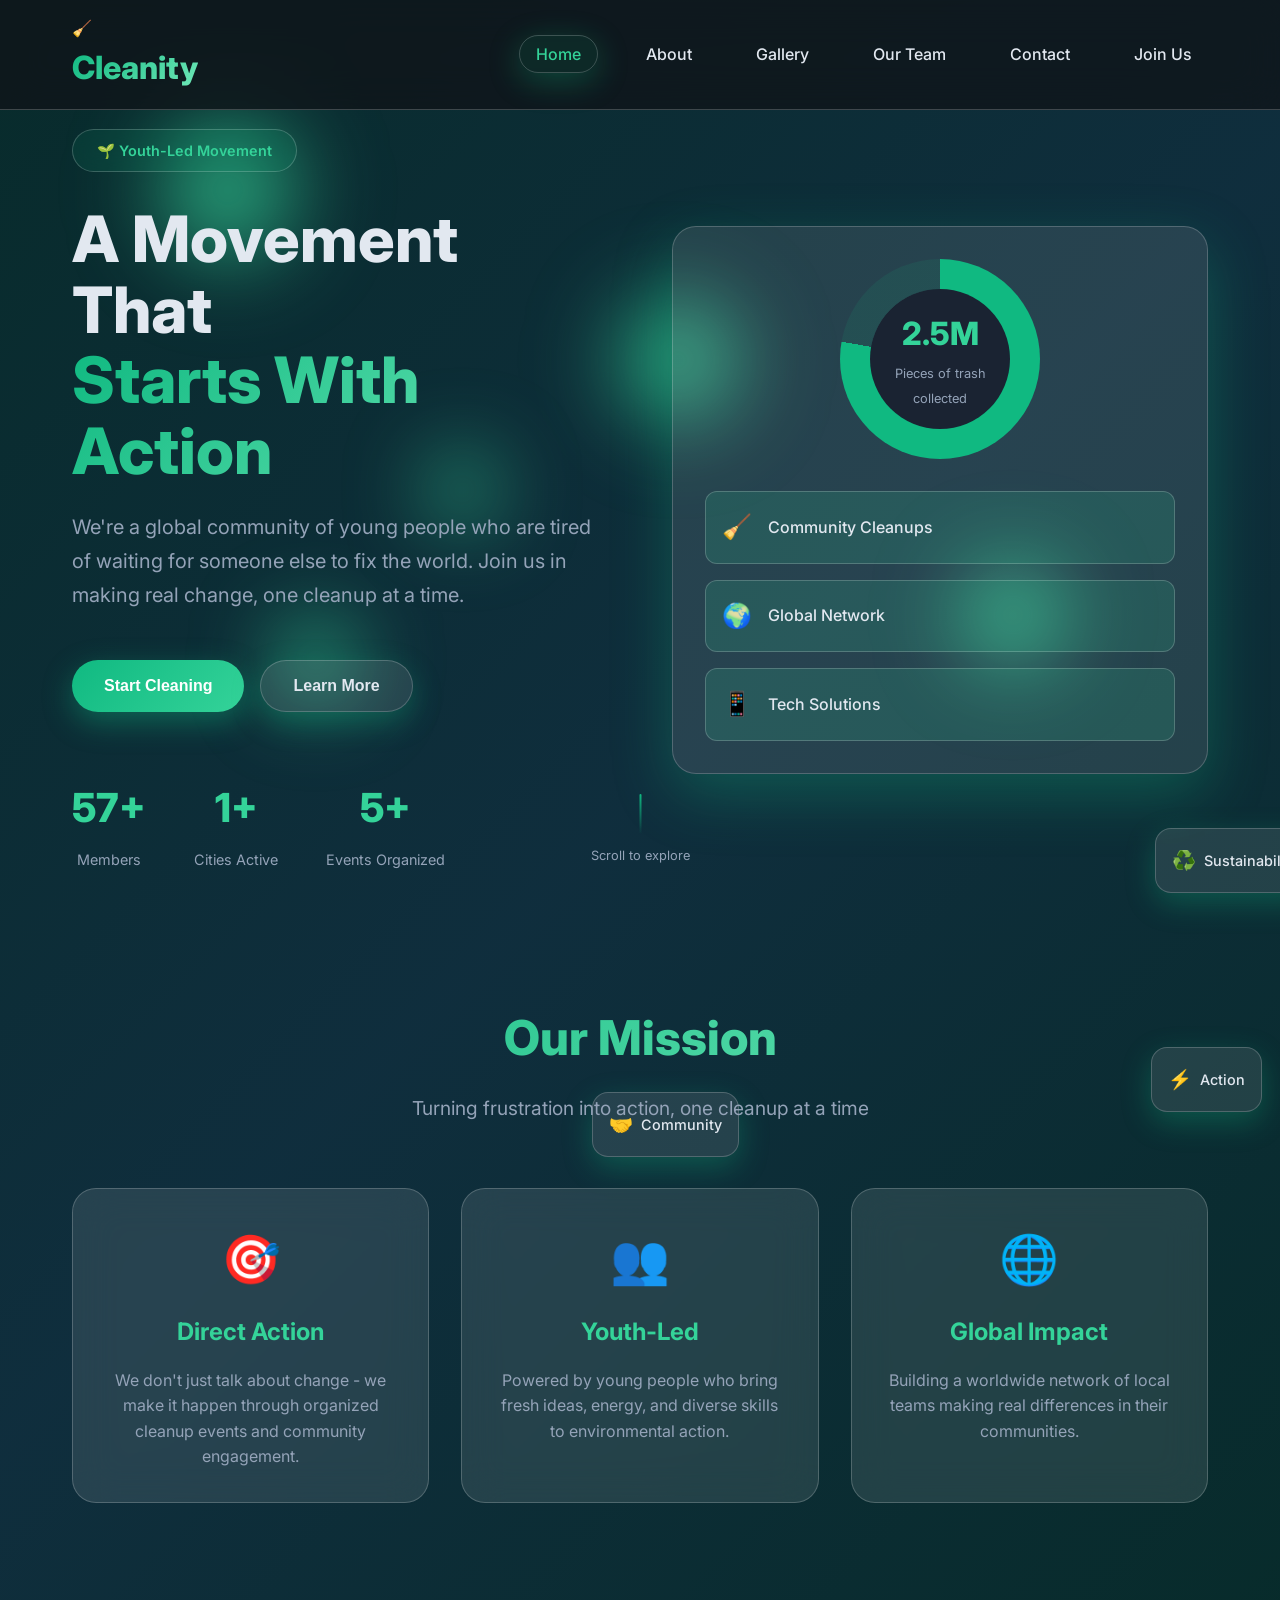
==== commit 2169a147: "Add about.css with new About page styles" ====
--- a/index.html
+++ b/index.html
@@ -70,15 +70,15 @@
                 </div>
                 <div class="hero-stats">
                     <div class="stat-item">
-                        <div class="stat-number" data-stat="members">200+</div>
+                        <div class="stat-number">200+</div>
                         <div class="stat-label">Members</div>
                     </div>
                     <div class="stat-item">
-                        <div class="stat-number" data-stat="citiesActive">5</div>
+                        <div class="stat-number">5</div>
                         <div class="stat-label">Cities Active</div>
                     </div>
                     <div class="stat-item">
-                        <div class="stat-number" data-stat="eventsOrganized">20+</div>
+                        <div class="stat-number">20+</div>
                         <div class="stat-label">Events Organized</div>
                     </div>
                 </div>
@@ -89,7 +89,7 @@
                         <div class="impact-circle">
                             <div class="circle-progress"></div>
                             <div class="circle-text">
-                                <span class="circle-number" data-stat="trashCollected">2.5M</span>
+                                <span class="circle-number">2.5M</span>
                                 <span class="circle-label">Pieces of trash collected</span>
                             </div>
                         </div>
--- a/styles.css
+++ b/styles.css
@@ -822,10 +822,91 @@
     }
 }
 
+/* Modal Base Styles */
+.form-modal {
+    position: fixed;
+    top: 0;
+    left: 0;
+    width: 100%;
+    height: 100%;
+    background: rgba(0, 0, 0, 0.8);
+    backdrop-filter: blur(10px);
+    display: none;
+    align-items: center;
+    justify-content: center;
+    z-index: 1000;
+    padding: 2rem;
+}
+
+.form-modal.active {
+    display: flex;
+}
+
+.modal-overlay {
+    position: absolute;
+    top: 0;
+    left: 0;
+    width: 100%;
+    height: 100%;
+    cursor: pointer;
+}
+
+.modal-content {
+    position: relative;
+    max-width: 800px;
+    width: 100%;
+    max-height: 90vh;
+    overflow-y: auto;
+    animation: modalSlideIn 0.3s ease-out;
+}
+
+@keyframes modalSlideIn {
+    from {
+        opacity: 0;
+        transform: translateY(-50px) scale(0.9);
+    }
+    to {
+        opacity: 1;
+        transform: translateY(0) scale(1);
+    }
+}
+
+.form-header {
+    display: flex;
+    justify-content: space-between;
+    align-items: center;
+    padding: 2rem 2rem 1rem;
+    border-bottom: 1px solid var(--glass-border);
+}
+
+.form-title {
+    color: var(--dark-text);
+    font-size: 1.8rem;
+    font-weight: 700;
+}
+
+.close-btn {
+    background: none;
+    border: none;
+    color: var(--dark-text-secondary);
+    font-size: 2rem;
+    cursor: pointer;
+    transition: all 0.3s ease;
+    padding: 0.5rem;
+    border-radius: 50%;
+}
+
+.close-btn:hover {
+    background: var(--surface-green);
+    color: var(--primary-green);
+}
+
 /* Data Management Modal Styles */
 .data-management-card {
     max-width: 800px;
     width: 100%;
+    padding: 0;
+    margin: 0;
 }
 
 .data-management-form .form-section {
@@ -901,6 +982,10 @@
     transition: width 0.3s ease;
 }
 
+.data-management-form {
+    padding: 2rem;
+}
+
 .data-management-form .form-actions {
     display: flex;
     justify-content: flex-end;
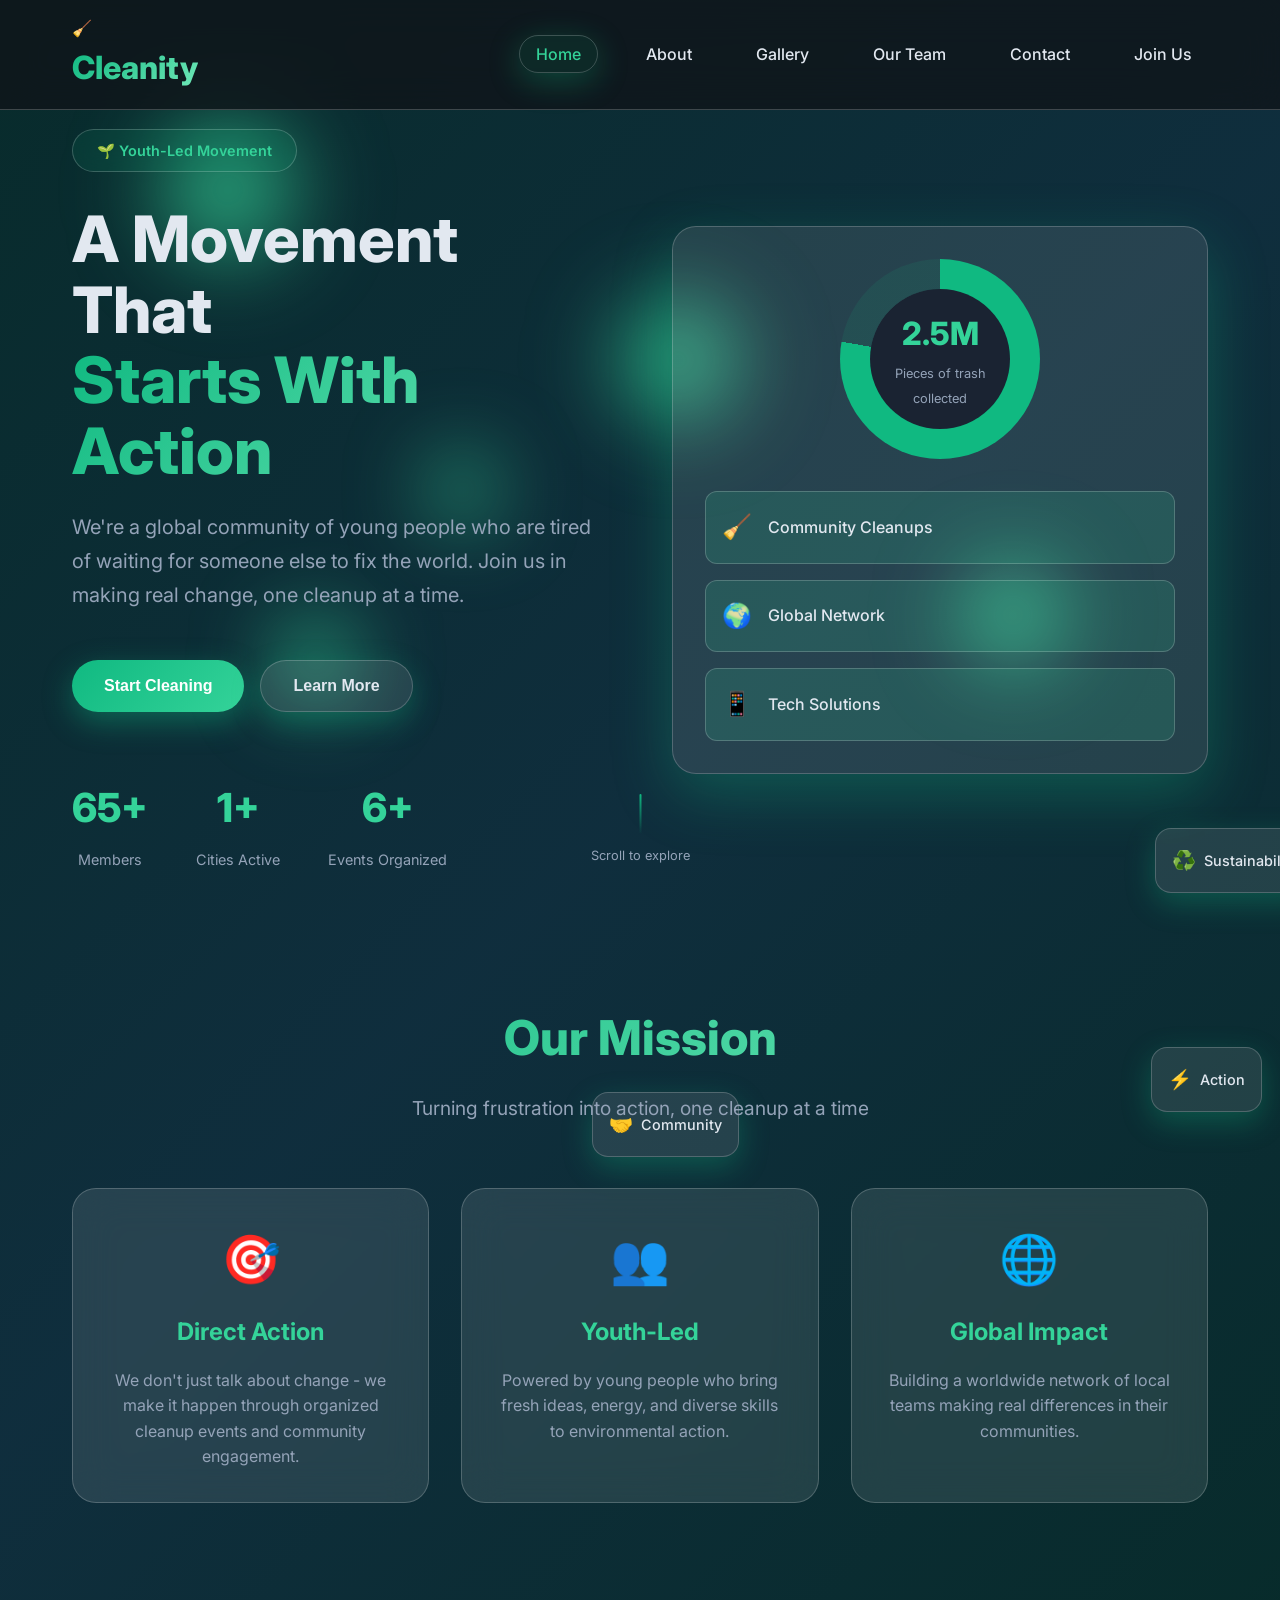
==== commit e844eb4c: "Merge pull request #4 from rmtsixq/cursor/update-and-display-website-statistics-5fba Cursor/update a" ====
--- a/index.html
+++ b/index.html
@@ -70,15 +70,15 @@
                 </div>
                 <div class="hero-stats">
                     <div class="stat-item">
-                        <div class="stat-number">200+</div>
+                        <div class="stat-number" data-stat="members">200+</div>
                         <div class="stat-label">Members</div>
                     </div>
                     <div class="stat-item">
-                        <div class="stat-number">5</div>
+                        <div class="stat-number" data-stat="citiesActive">5</div>
                         <div class="stat-label">Cities Active</div>
                     </div>
                     <div class="stat-item">
-                        <div class="stat-number">20+</div>
+                        <div class="stat-number" data-stat="eventsOrganized">20+</div>
                         <div class="stat-label">Events Organized</div>
                     </div>
                 </div>
@@ -89,7 +89,7 @@
                         <div class="impact-circle">
                             <div class="circle-progress"></div>
                             <div class="circle-text">
-                                <span class="circle-number">2.5M</span>
+                                <span class="circle-number" data-stat="trashCollected">2.5M</span>
                                 <span class="circle-label">Pieces of trash collected</span>
                             </div>
                         </div>
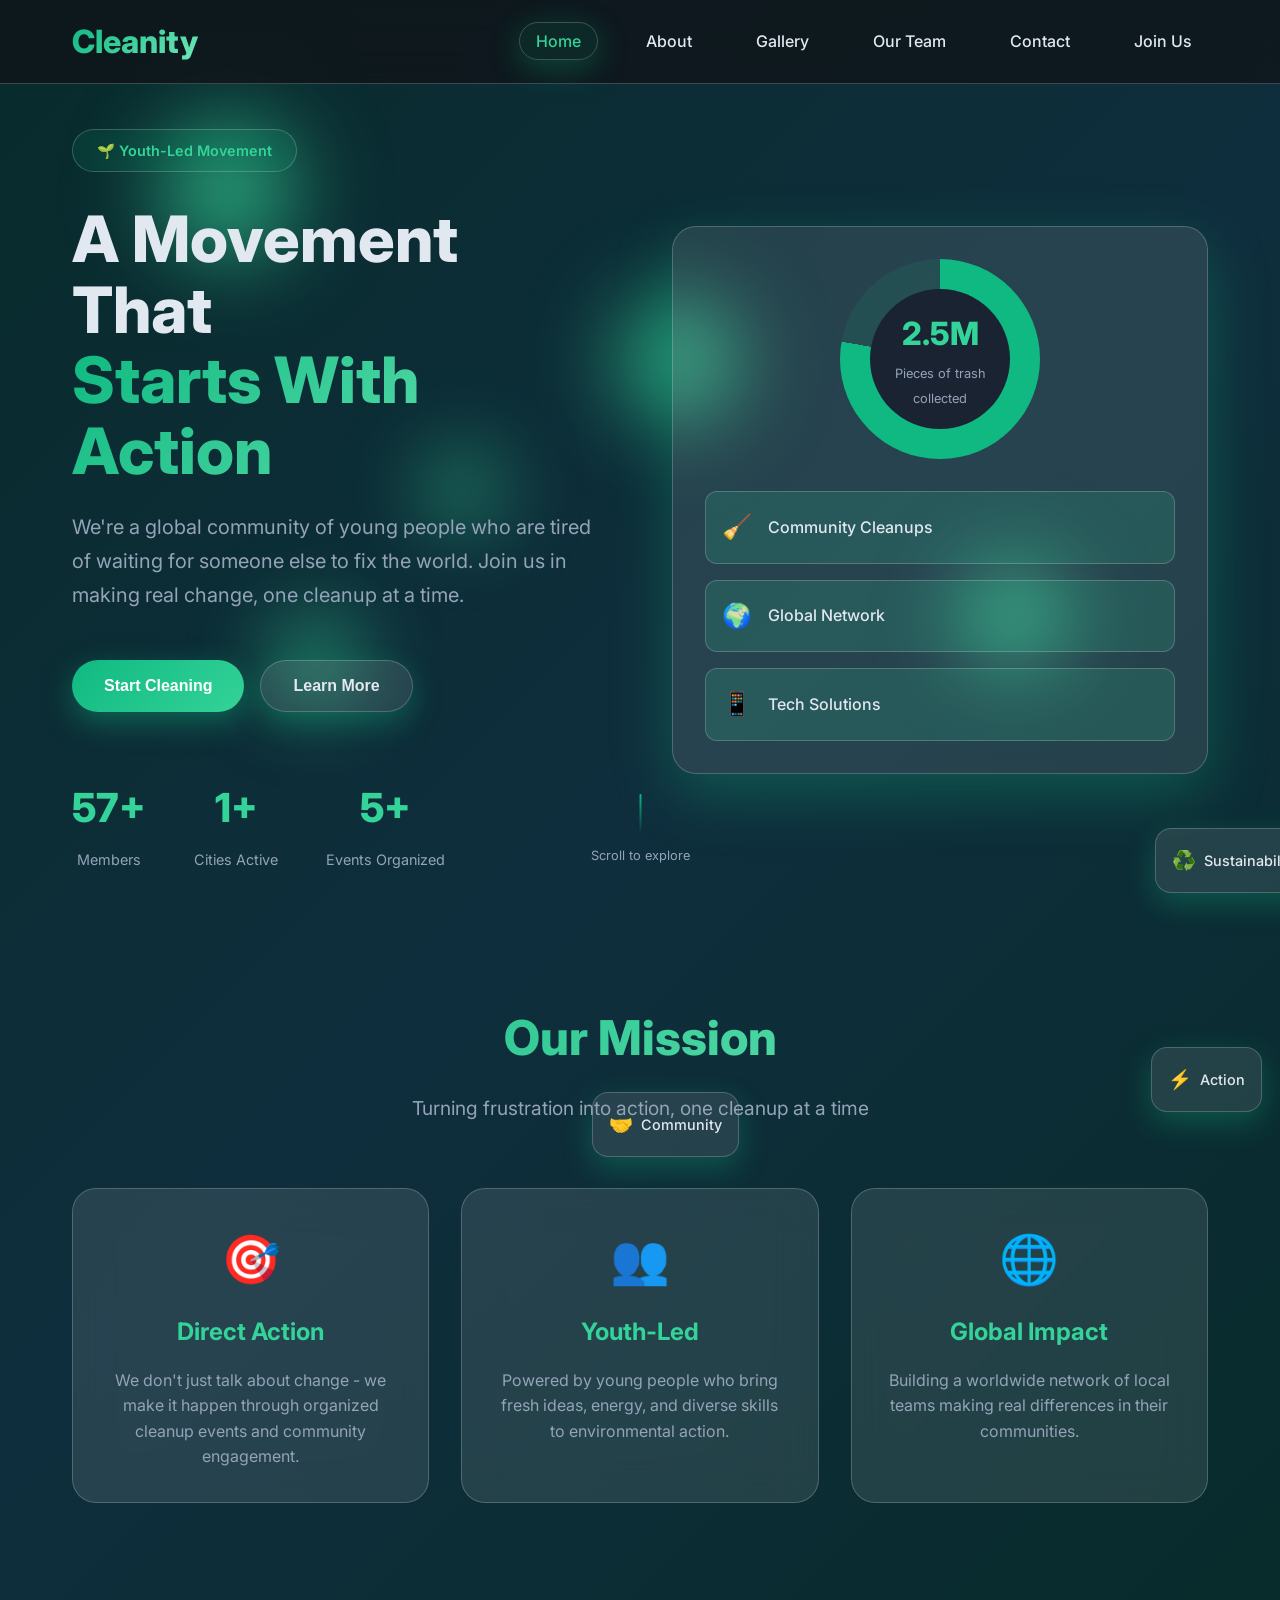
==== commit 97b82043: "rumey" ====
--- a/index.html
+++ b/index.html
@@ -22,7 +22,6 @@
         <nav class="nav-container">
             <div class="logo-container">
                 <div class="logo-animation">
-                    <div class="logo-broom">🧹</div>
                     <span class="logo-text">Cleanity</span>
                     <div class="logo-underline"></div>
                 </div>
